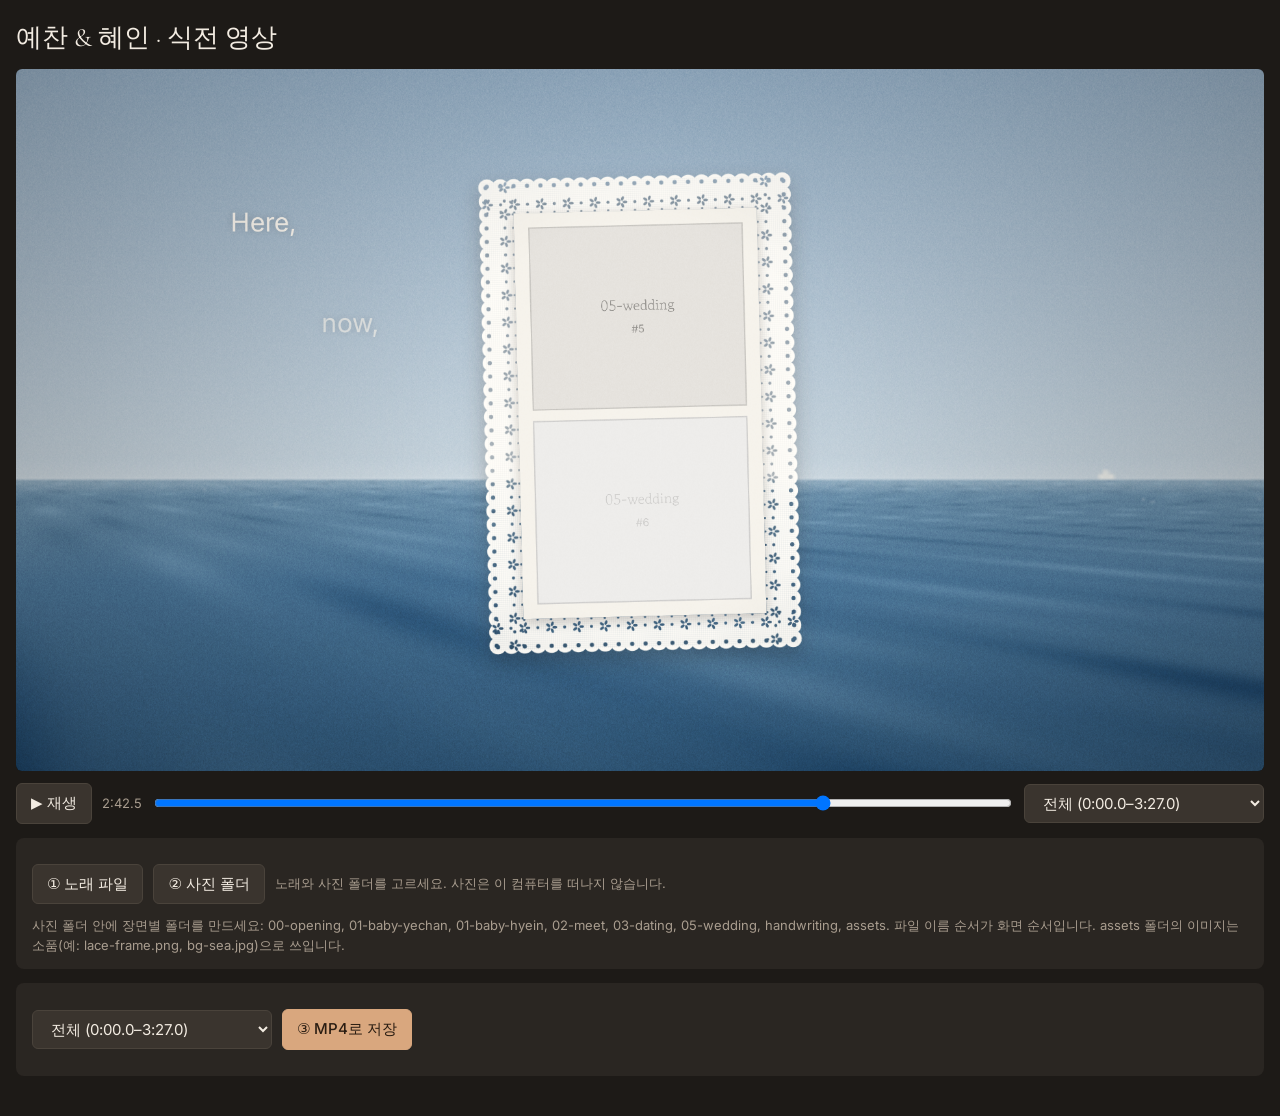
==== wedding-video/engine/index.html @ 5cfba90b "식전 영상 엔진 v0: 브라우저 렌더러, 결혼 장면, 미리보기 도구 Co-Authored-By: Claude Opus 5.5 <noreply@anthropic.com> Claude" ====
<!doctype html>
<html lang="ko">
<head>
<meta charset="utf-8">
<meta name="viewport" content="width=device-width, initial-scale=1">
<title>예찬 & 혜인 식전 영상</title>
<link rel="stylesheet" href="fonts/fonts.css">
<style>
  :root { --bg:#1d1a17; --panel:#2a2622; --ink:#f3ece2; --muted:#a99d8f; --accent:#d9a77e; }
  * { box-sizing: border-box; }
  body { margin:0; background:var(--bg); color:var(--ink); font:15px/1.5 "Inter", system-ui, sans-serif; }
  main { max-width:1280px; margin:0 auto; padding:20px 16px 40px; }
  h1 { font:400 26px "Cormorant Garamond", serif; margin:0 0 14px; }
  canvas { width:100%; aspect-ratio:16/9; display:block; background:#000; border-radius:6px; }
  .row { display:flex; flex-wrap:wrap; gap:10px; align-items:center; margin:12px 0; }
  .panel { background:var(--panel); border-radius:8px; padding:14px 16px; margin-top:14px; }
  label.file, button, select { background:#3a342e; color:var(--ink); border:1px solid #4a433b; border-radius:6px;
    padding:8px 14px; font:inherit; cursor:pointer; }
  button.primary { background:var(--accent); color:#2a1d12; border-color:var(--accent); font-weight:500; }
  button:disabled { opacity:.5; cursor:default; }
  input[type=file] { display:none; }
  input[type=range] { flex:1; min-width:200px; }
  .muted { color:var(--muted); font-size:13px; }
  #status { white-space:pre-line; }
  progress { width:100%; height:10px; }
</style>
</head>
<body>
<main>
  <h1>예찬 &amp; 혜인 · 식전 영상</h1>
  <canvas id="c" width="1920" height="1080"></canvas>
  <div class="row">
    <button id="play">▶ 재생</button>
    <span id="time" class="muted">0:00.0</span>
    <input id="seek" type="range" min="0" max="1" step="0.01" value="0">
    <select id="jump"></select>
  </div>

  <div class="panel">
    <div class="row">
      <label class="file">① 노래 파일<input id="audio" type="file" accept="audio/*"></label>
      <label class="file">② 사진 폴더<input id="folder" type="file" webkitdirectory multiple></label>
      <span id="loaded" class="muted">노래와 사진 폴더를 고르세요. 사진은 이 컴퓨터를 떠나지 않습니다.</span>
    </div>
    <div class="muted">
      사진 폴더 안에 장면별 폴더를 만드세요: 00-opening, 01-baby-yechan, 01-baby-hyein, 02-meet, 03-dating, 05-wedding, handwriting, assets.
      파일 이름 순서가 화면 순서입니다. assets 폴더의 이미지는 소품(예: lace-frame.png, bg-sea.jpg)으로 쓰입니다.
    </div>
  </div>

  <div class="panel">
    <div class="row">
      <select id="range"></select>
      <button id="render" class="primary">③ MP4로 저장</button>
    </div>
    <progress id="prog" value="0" max="1" hidden></progress>
    <div id="status" class="muted"></div>
  </div>
</main>
<script src="vendor/mp4-muxer.js"></script>
<script src="song.js"></script>
<script src="core.js"></script>
<script src="props.js"></script>
<script src="scenes/s5-wedding.js"></script>
<script src="app.js"></script>
</body>
</html>
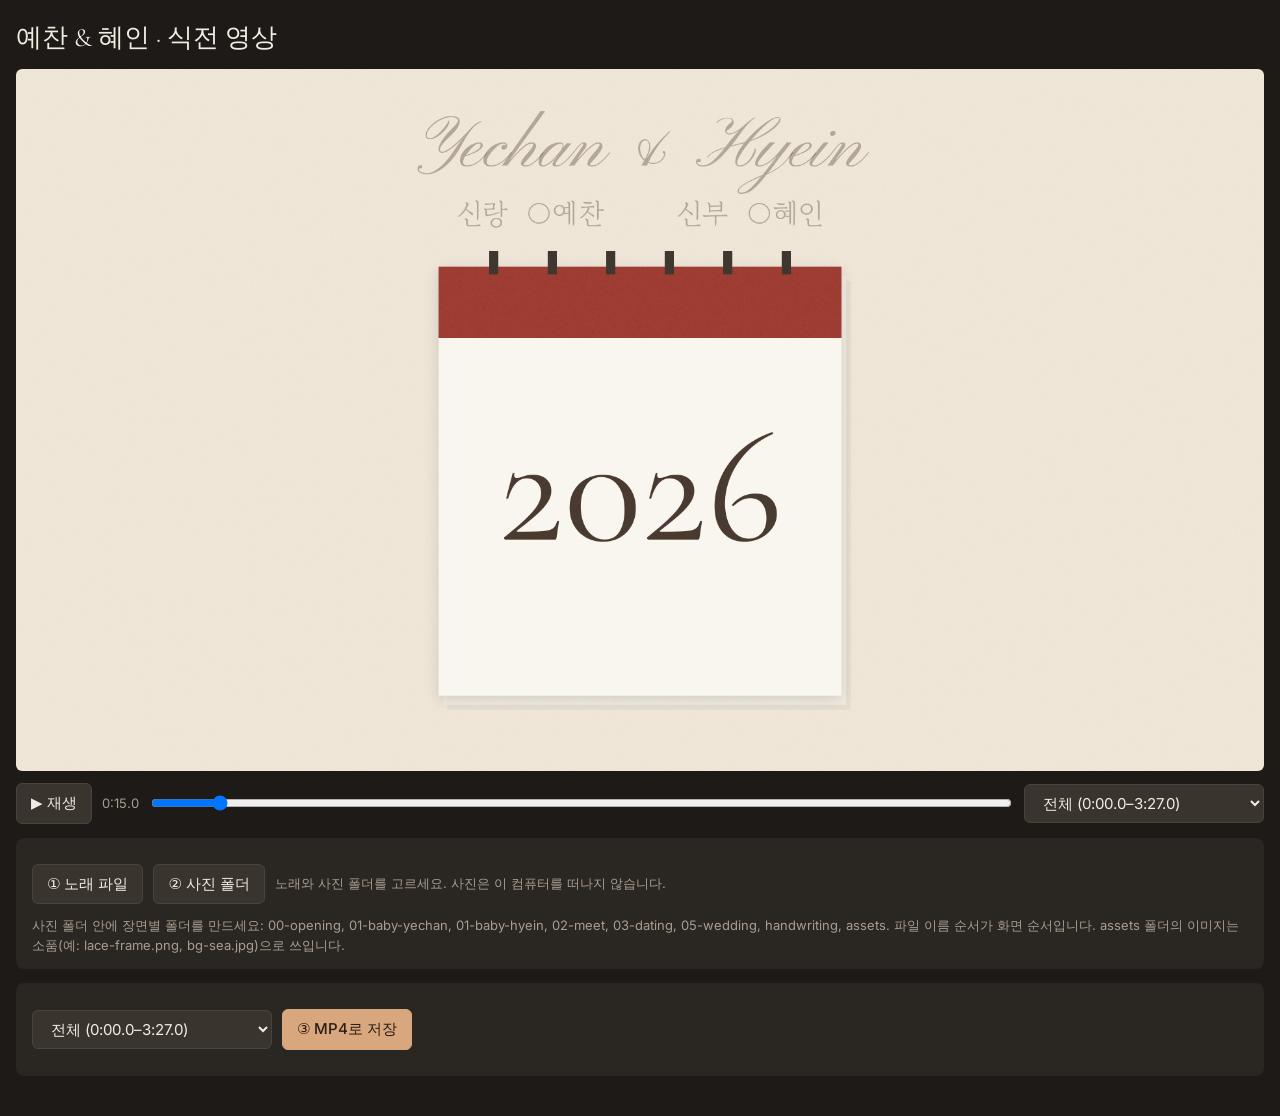
==== commit cee37acb: "식전 영상: 오프닝을 봉투 대신 달력 되감기(2026→1996)로, 미리보기 장면 추가 Co-Authored-By: Claude Opus 5.5 <noreply@anthropic." ====
--- a/wedding-video/engine/index.html
+++ b/wedding-video/engine/index.html
@@ -61,6 +61,7 @@
 <script src="song.js"></script>
 <script src="core.js"></script>
 <script src="props.js"></script>
+<script src="scenes/s1-rewind.js"></script>
 <script src="scenes/s5-wedding.js"></script>
 <script src="app.js"></script>
 </body>
